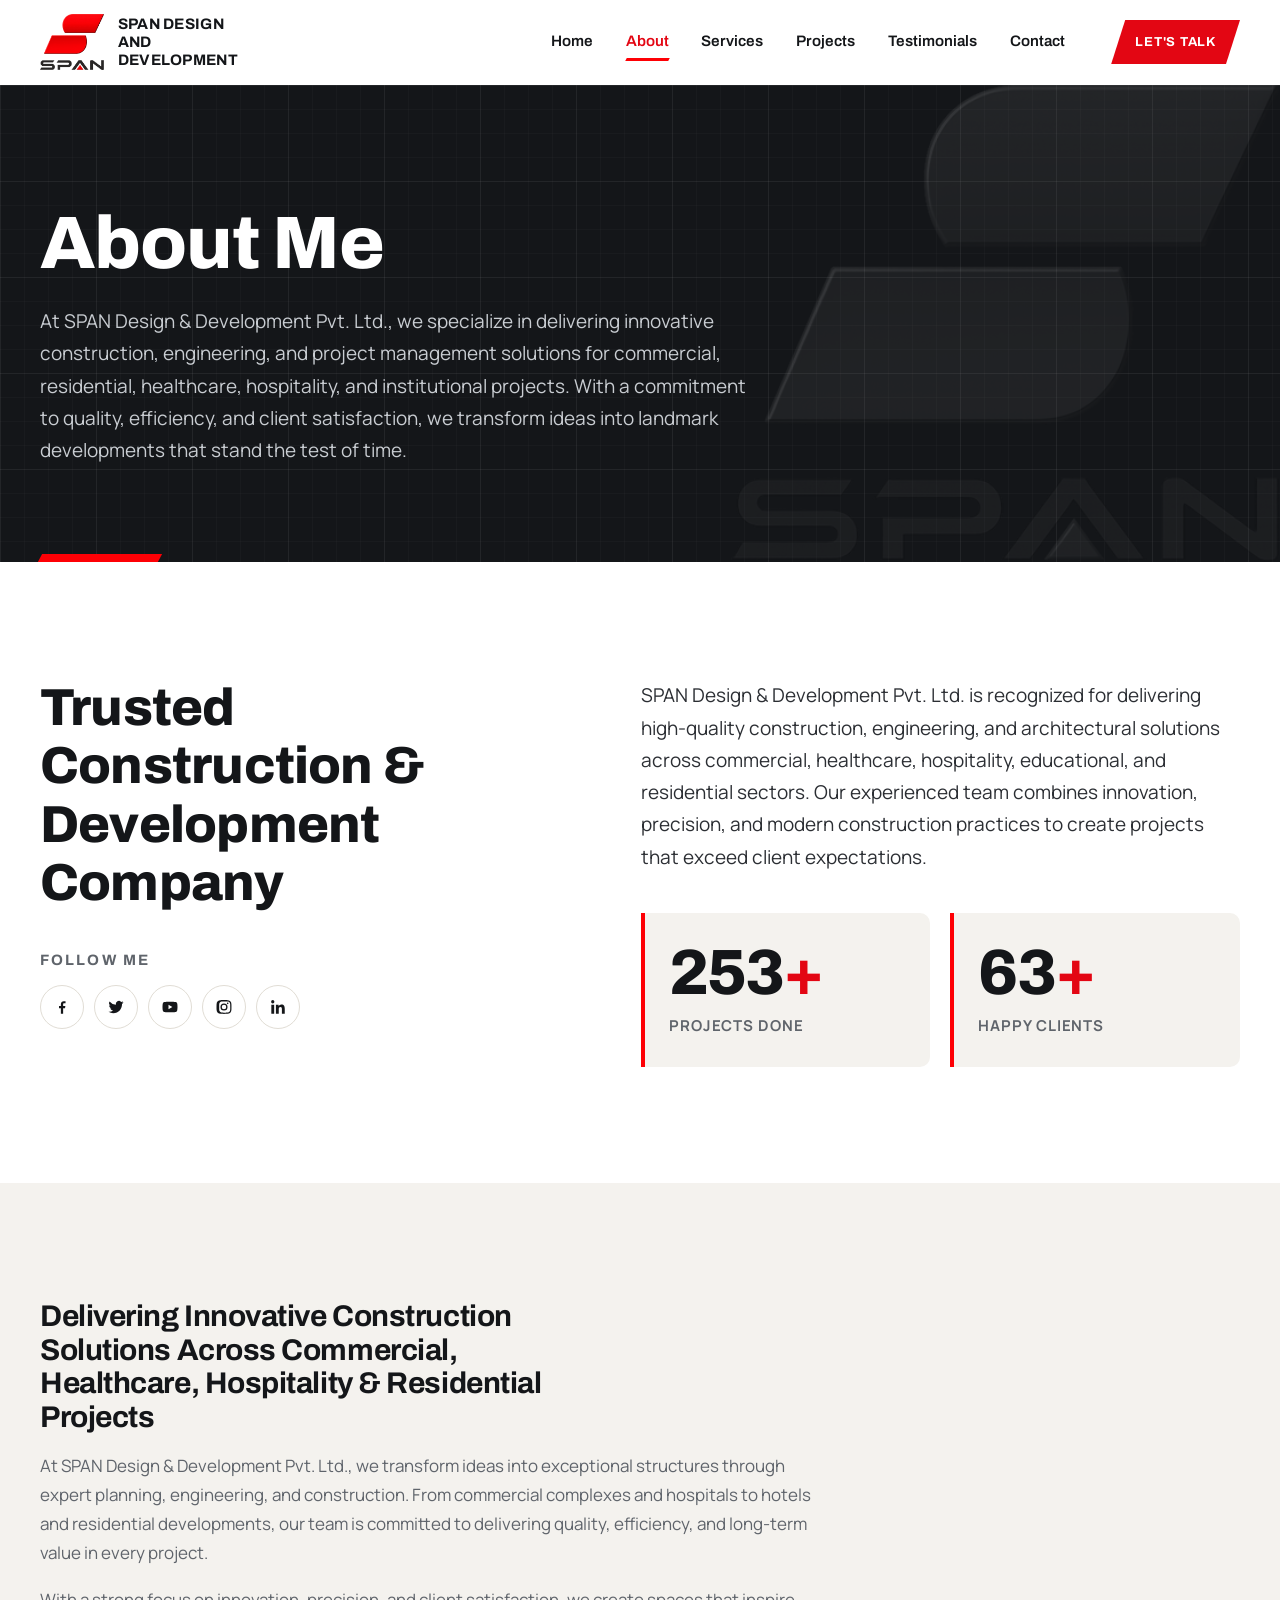
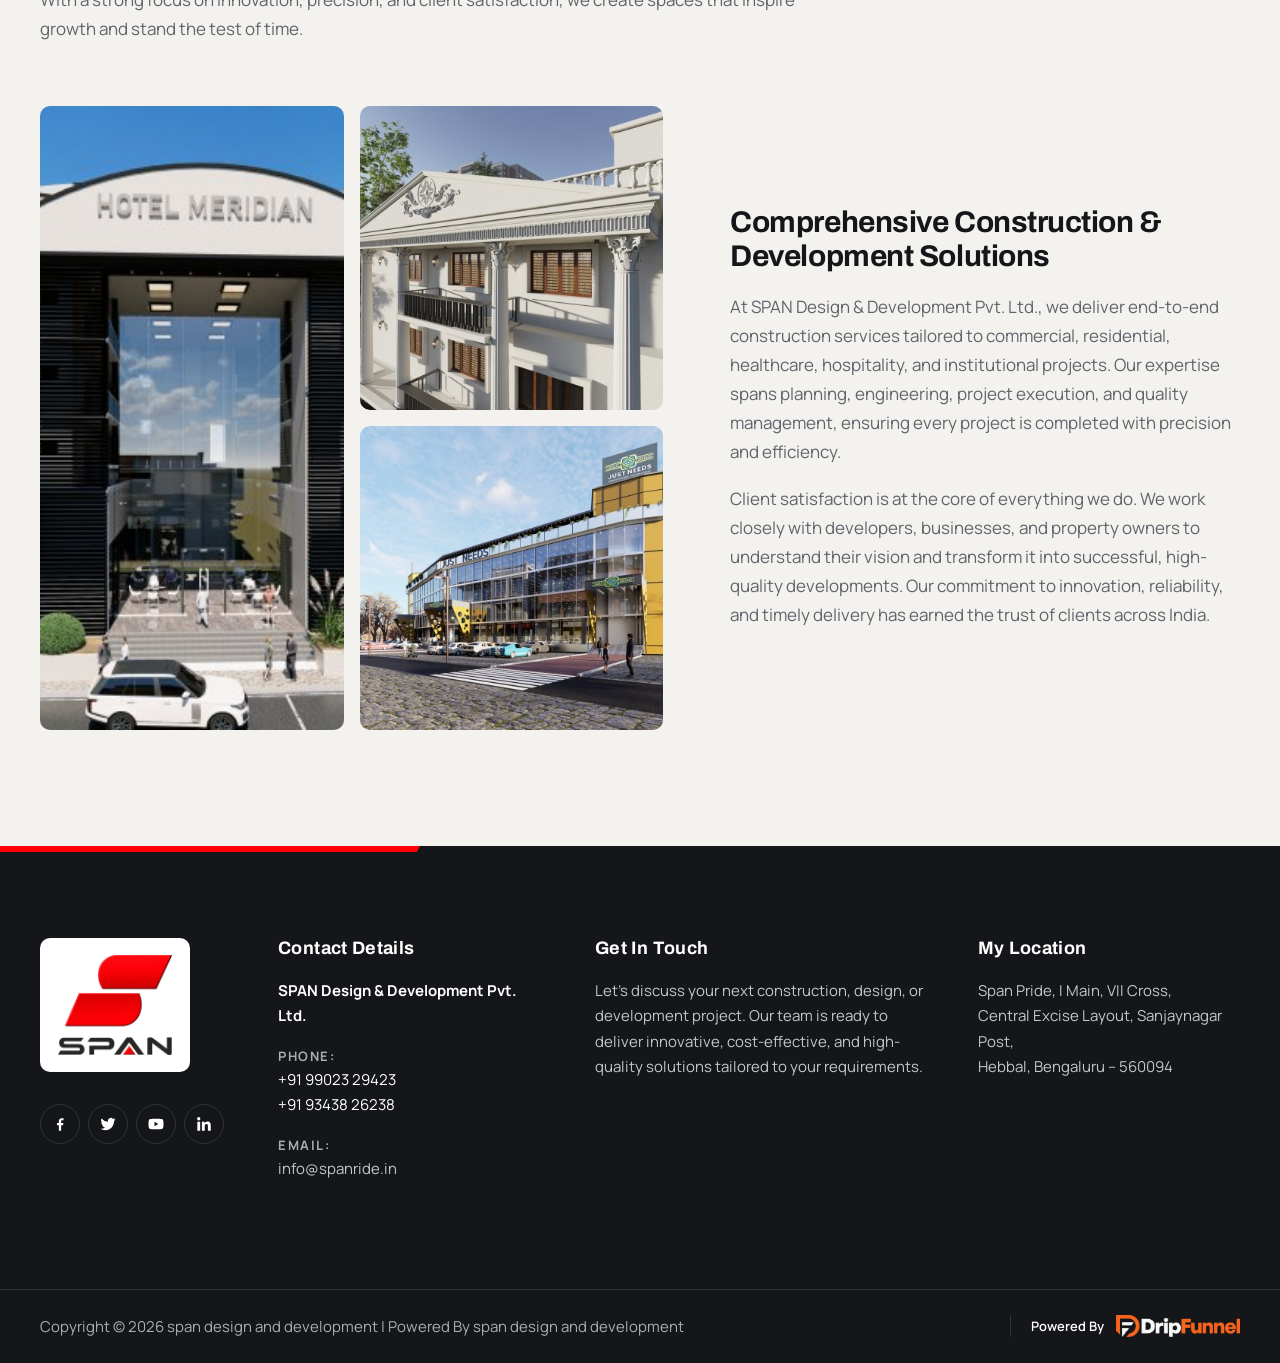
==== pages/about.html @ 00114358 "Initial commit" ====
<!DOCTYPE html>
<html lang="en-US" class="no-js">
<head>
  <meta charset="UTF-8">
  <meta name="viewport" content="width=device-width, initial-scale=1">
  <title>About - span design and development</title>
  <meta name="description" content="About Me At SPAN Design &amp; Development Pvt. Ltd., we specialize in delivering innovative construction, engineering, and project management solutions for">
  <meta name="robots" content="index, follow">
  <link rel="canonical" href="https://spanpride.in/about/">
  <meta property="og:locale" content="en_US">
  <meta property="og:type" content="article">
  <meta property="og:title" content="About - span design and development">
  <meta property="og:description" content="About Me At SPAN Design &amp; Development Pvt. Ltd., we specialize in delivering innovative construction, engineering, and project management solutions for">
  <meta property="og:url" content="https://spanpride.in/about/">
  <meta property="og:site_name" content="span design and development">
  <meta property="og:image" content="https://spanpride.in/wp-content/uploads/elementor/thumbs/Scene-8_4-scaled-ro6k3pbfpr4s5bia27e2g6hnv17bxg0m18a82yb44g.png">
  <meta name="theme-color" content="#141619">
  <link rel="icon" href="../images/favicon.ico" sizes="any">
  <link rel="icon" href="../images/favicon-32.png" sizes="32x32" type="image/png">
  <link rel="icon" href="../images/favicon-192.png" sizes="192x192" type="image/png">
  <link rel="apple-touch-icon" href="../images/apple-touch-icon.png">
  <link rel="preconnect" href="https://fonts.googleapis.com">
  <link rel="preconnect" href="https://fonts.gstatic.com" crossorigin>
  <link rel="stylesheet" href="https://fonts.googleapis.com/css2?family=Archivo:wght@600;700;800&amp;family=Manrope:wght@400;500;600;700&amp;display=swap">
  <link rel="stylesheet" href="../css/style.css">
  <link rel="stylesheet" href="../css/responsive.css">
</head>
<body class="page-about">
<a class="skip-link" href="#main">Skip to content</a>

<header class="site-header" id="masthead">
  <div class="container site-header__inner">
    <a class="brand" href="../index.html" rel="home">
      <img class="brand__logo" src="../images/logo.png" width="480" height="417" alt="span design and development">
      <span class="brand__name">span design and development</span>
    </a>
    <button class="nav-toggle" type="button" aria-controls="primary-nav" aria-expanded="false" aria-label="Main menu toggle">
      <span class="nav-toggle__bar"></span><span class="nav-toggle__bar"></span><span class="nav-toggle__bar"></span>
    </button>
    <nav class="nav" id="primary-nav" aria-label="Primary Site Navigation">
      <ul class="nav__list">
        <li><a class="nav__link" href="../index.html">Home</a></li>
        <li><a class="nav__link" href="../pages/about.html" aria-current="page">About</a></li>
        <li><a class="nav__link" href="../pages/services.html">Services</a></li>
        <li><a class="nav__link" href="../pages/projects.html">Projects</a></li>
        <li><a class="nav__link" href="../pages/testimonials.html">Testimonials</a></li>
        <li><a class="nav__link" href="../pages/contact.html">Contact</a></li>
      </ul>
      <a class="btn btn--sm" href="../pages/contact.html">Let's Talk</a>
    </nav>
  </div>
  <div class="nav-backdrop" aria-hidden="true"></div>
</header>

<main id="main">

  <section class="page-hero blueprint page-hero--logo" aria-labelledby="page-title">
    <div class="page-hero__bg" style="background-image:url('../images/logo.png')" aria-hidden="true"></div>
    <div class="container">
      <div class="page-hero__inner">
        <h1 id="page-title">About Me</h1>
        <p>At SPAN Design &amp; Development Pvt. Ltd., we specialize in delivering innovative construction, engineering, and project management solutions for commercial, residential, healthcare, hospitality, and institutional projects. With a commitment to quality, efficiency, and client satisfaction, we transform ideas into landmark developments that stand the test of time.</p>
      </div>
    </div>
  </section>

  <section class="section" aria-labelledby="trust-title">
    <div class="container about-trust">
      <div class="reveal">
        <h2 id="trust-title">Trusted Construction &amp; Development Company</h2>
        <h3>Follow Me</h3>
        <ul class="social"><li><span class="social__item" data-social="facebook" role="img" aria-label="Facebook" title="Facebook"><svg viewBox="0 0 24 24" aria-hidden="true"><path d="M13.5 21v-7.5H16l.5-3h-3V8.6c0-.9.3-1.6 1.6-1.6h1.6V4.3c-.3 0-1.2-.1-2.3-.1-2.3 0-3.9 1.4-3.9 4v2.3H8v3h2.5V21h3z"/></svg></span></li><li><span class="social__item" data-social="twitter" role="img" aria-label="Twitter" title="Twitter"><svg viewBox="0 0 24 24" aria-hidden="true"><path d="M22 5.8c-.7.3-1.5.6-2.4.7.9-.5 1.5-1.3 1.8-2.3-.8.5-1.7.8-2.6 1a4.1 4.1 0 0 0-7 3.7A11.6 11.6 0 0 1 3.4 4.6a4.1 4.1 0 0 0 1.3 5.5c-.7 0-1.3-.2-1.9-.5 0 2 1.4 3.7 3.3 4.1-.6.2-1.2.2-1.9.1.5 1.6 2.1 2.8 3.9 2.9A8.3 8.3 0 0 1 2 18.4 11.7 11.7 0 0 0 8.3 20.2c7.5 0 11.7-6.2 11.7-11.7v-.5c.8-.6 1.5-1.3 2-2.2z"/></svg></span></li><li><span class="social__item" data-social="youtube" role="img" aria-label="Youtube" title="Youtube"><svg viewBox="0 0 24 24" aria-hidden="true"><path d="M21.6 7.2a2.5 2.5 0 0 0-1.8-1.8C18.2 5 12 5 12 5s-6.2 0-7.8.4A2.5 2.5 0 0 0 2.4 7.2C2 8.8 2 12 2 12s0 3.2.4 4.8a2.5 2.5 0 0 0 1.8 1.8c1.6.4 7.8.4 7.8.4s6.2 0 7.8-.4a2.5 2.5 0 0 0 1.8-1.8c.4-1.6.4-4.8.4-4.8s0-3.2-.4-4.8zM10 15V9l5.2 3L10 15z"/></svg></span></li><li><span class="social__item" data-social="instagram" role="img" aria-label="Instagram" title="Instagram"><svg viewBox="0 0 24 24" aria-hidden="true"><path d="M12 7.3A4.7 4.7 0 1 0 16.7 12 4.7 4.7 0 0 0 12 7.3zm0 7.7a3 3 0 1 1 3-3 3 3 0 0 1-3 3zm6-7.9a1.1 1.1 0 1 1-1.1-1.1A1.1 1.1 0 0 1 18 7.1zM21.9 8.2a5.4 5.4 0 0 0-1.5-3.8 5.5 5.5 0 0 0-3.8-1.5C15.1 2.8 8.9 2.8 7.4 2.9a5.5 5.5 0 0 0-3.8 1.5A5.5 5.5 0 0 0 2.1 8.2c-.1 1.5-.1 6.1 0 7.6a5.4 5.4 0 0 0 1.5 3.8 5.5 5.5 0 0 0 3.8 1.5c1.5.1 7.7.1 9.2 0a5.4 5.4 0 0 0 3.8-1.5 5.5 5.5 0 0 0 1.5-3.8c.1-1.5.1-6.1 0-7.6zm-2 9.2a3.1 3.1 0 0 1-1.7 1.7c-1.2.5-4 .4-5.2.4s-4.1.1-5.2-.4a3.1 3.1 0 0 1-1.8-1.7c-.5-1.2-.4-4-.4-5.4s-.1-4.1.4-5.2a3.1 3.1 0 0 1 1.8-1.8c1.1-.4 4-.3 5.2-.3s4.1-.1 5.2.3a3.1 3.1 0 0 1 1.7 1.8c.5 1.1.4 4 .4 5.2s.1 4.2-.4 5.4z"/></svg></span></li><li><span class="social__item" data-social="linkedin" role="img" aria-label="Linkedin" title="Linkedin"><svg viewBox="0 0 24 24" aria-hidden="true"><path d="M6.9 21H3.1V8.9h3.8V21zM5 7.2a2.2 2.2 0 1 1 2.2-2.2A2.2 2.2 0 0 1 5 7.2zM21 21h-3.8v-5.9c0-1.4 0-3.2-2-3.2s-2.2 1.5-2.2 3.1v6H9.2V8.9h3.6v1.7h.1a4 4 0 0 1 3.6-2c3.8 0 4.5 2.5 4.5 5.8V21z"/></svg></span></li></ul>
      </div>
      <div class="about-trust__text reveal" data-delay="1">
        <p>SPAN Design &amp; Development Pvt. Ltd. is recognized for delivering high-quality construction, engineering, and architectural solutions across commercial, healthcare, hospitality, educational, and residential sectors. Our experienced team combines innovation, precision, and modern construction practices to create projects that exceed client expectations.</p>
        <div class="counters">
          <div class="counter">
            <span class="counter__value"><span data-counter data-from="0" data-to="400" data-delimiter=",">400</span><span class="counter__suffix">+</span></span>
            <span class="counter__title">Projects Done</span>
          </div>
          <div class="counter">
            <span class="counter__value"><span data-counter data-from="0" data-to="100" data-delimiter=",">100</span><span class="counter__suffix">+</span></span>
            <span class="counter__title">Happy Clients</span>
          </div>
        </div>
      </div>
    </div>
  </section>

  <section class="section section--concrete about-solutions" aria-labelledby="solutions-title">
    <div class="container">
      <div class="about-solutions__intro reveal">
        <h3 id="solutions-title">Delivering Innovative Construction Solutions Across Commercial, Healthcare, Hospitality &amp; Residential Projects</h3>
        <p>At SPAN Design &amp; Development Pvt. Ltd., we transform ideas into exceptional structures through expert planning, engineering, and construction. From commercial complexes and hospitals to hotels and residential developments, our team is committed to delivering quality, efficiency, and long-term value in every project.</p>
        <p>With a strong focus on innovation, precision, and client satisfaction, we create spaces that inspire growth and stand the test of time.</p>
      </div>
      <div class="about-solutions__grid">
        <div class="mosaic reveal">
          <img src="../images/about/about-scene-8-4.jpg" width="400" height="400" alt="SPAN project render" loading="lazy">
          <img src="../images/about/about-scene-3-4.jpg" width="400" height="400" alt="SPAN project render" loading="lazy">
          <img src="../images/about/about-render-2.jpg" width="400" height="400" alt="SPAN project render" loading="lazy">
        </div>
        <div class="about-solutions__text reveal" data-delay="1">
          <h4>Comprehensive Construction &amp; Development Solutions</h4>
          <p>At SPAN Design &amp; Development Pvt. Ltd., we deliver end-to-end construction services tailored to commercial, residential, healthcare, hospitality, and institutional projects. Our expertise spans planning, engineering, project execution, and quality management, ensuring every project is completed with precision and efficiency.</p>
          <p>Client satisfaction is at the core of everything we do. We work closely with developers, businesses, and property owners to understand their vision and transform it into successful, high-quality developments. Our commitment to innovation, reliability, and timely delivery has earned the trust of clients across India.</p>
        </div>
      </div>
    </div>
  </section>
</main>

<footer class="site-footer" id="colophon">
  <div class="container footer-main">
    <div class="footer-brand">
      <a class="footer-logo" href="../index.html" aria-label="span design and development — Home">
        <img src="../images/logo.png" width="480" height="417" alt="span design and development" loading="lazy">
      </a>
      <ul class="social social--dark"><li><span class="social__item" data-social="facebook" role="img" aria-label="Facebook" title="Facebook"><svg viewBox="0 0 24 24" aria-hidden="true"><path d="M13.5 21v-7.5H16l.5-3h-3V8.6c0-.9.3-1.6 1.6-1.6h1.6V4.3c-.3 0-1.2-.1-2.3-.1-2.3 0-3.9 1.4-3.9 4v2.3H8v3h2.5V21h3z"/></svg></span></li><li><span class="social__item" data-social="twitter" role="img" aria-label="Twitter" title="Twitter"><svg viewBox="0 0 24 24" aria-hidden="true"><path d="M22 5.8c-.7.3-1.5.6-2.4.7.9-.5 1.5-1.3 1.8-2.3-.8.5-1.7.8-2.6 1a4.1 4.1 0 0 0-7 3.7A11.6 11.6 0 0 1 3.4 4.6a4.1 4.1 0 0 0 1.3 5.5c-.7 0-1.3-.2-1.9-.5 0 2 1.4 3.7 3.3 4.1-.6.2-1.2.2-1.9.1.5 1.6 2.1 2.8 3.9 2.9A8.3 8.3 0 0 1 2 18.4 11.7 11.7 0 0 0 8.3 20.2c7.5 0 11.7-6.2 11.7-11.7v-.5c.8-.6 1.5-1.3 2-2.2z"/></svg></span></li><li><span class="social__item" data-social="youtube" role="img" aria-label="Youtube" title="Youtube"><svg viewBox="0 0 24 24" aria-hidden="true"><path d="M21.6 7.2a2.5 2.5 0 0 0-1.8-1.8C18.2 5 12 5 12 5s-6.2 0-7.8.4A2.5 2.5 0 0 0 2.4 7.2C2 8.8 2 12 2 12s0 3.2.4 4.8a2.5 2.5 0 0 0 1.8 1.8c1.6.4 7.8.4 7.8.4s6.2 0 7.8-.4a2.5 2.5 0 0 0 1.8-1.8c.4-1.6.4-4.8.4-4.8s0-3.2-.4-4.8zM10 15V9l5.2 3L10 15z"/></svg></span></li><li><span class="social__item" data-social="linkedin" role="img" aria-label="Linkedin" title="Linkedin"><svg viewBox="0 0 24 24" aria-hidden="true"><path d="M6.9 21H3.1V8.9h3.8V21zM5 7.2a2.2 2.2 0 1 1 2.2-2.2A2.2 2.2 0 0 1 5 7.2zM21 21h-3.8v-5.9c0-1.4 0-3.2-2-3.2s-2.2 1.5-2.2 3.1v6H9.2V8.9h3.6v1.7h.1a4 4 0 0 1 3.6-2c3.8 0 4.5 2.5 4.5 5.8V21z"/></svg></span></li></ul>
    </div>
    <section class="footer-col" aria-labelledby="ft-contact">
      <h2 id="ft-contact">Contact Details</h2>
      <p><strong>SPAN Design &amp; Development Pvt. Ltd.</strong></p>
      <p><span class="footer-label">Phone:</span>
        <a href="tel:+919902329423">+91 99023 29423</a><br>
        <a href="tel:+919343826238">+91 93438 26238</a></p>
      <p><span class="footer-label">Email:</span>
        info@spanride.in</p>
    </section>
    <section class="footer-col" aria-labelledby="ft-touch">
      <h2 id="ft-touch">Get In Touch</h2>
      <p>Let’s discuss your next construction, design, or development project. Our team is ready to deliver innovative, cost-effective, and high-quality solutions tailored to your requirements.</p>
    </section>
    <section class="footer-col" aria-labelledby="ft-loc">
      <h2 id="ft-loc">My Location</h2>
      <address style="font-style:normal">Span Pride, I Main, VII Cross,<br>Central Excise Layout, Sanjaynagar Post,<br>Hebbal, Bengaluru – 560094</address>
    </section>
  </div>
  <div class="footer-bottom">
    <div class="container footer-bottom__inner">
      <p>Copyright © 2026 span design and development | Powered By span design and development</p>
      <div class="powered-by">
        <span class="powered-by__label">Powered By</span>
        <a class="powered-by__logo" href="https://www.dripfunnel.com/in/" target="_blank" rel="noopener" aria-label="DripFunnel (opens in a new tab)">
          <img src="../images/dripfunnel/dripfunnel-white.png" width="360" height="64" alt="DripFunnel" loading="lazy">
        </a>
      </div>
    </div>
  </div>
</footer>

<script src="../js/config.js"></script>
<script src="../js/navigation.js"></script>
<script src="../js/main.js"></script>
</body>
</html>
---- css/style.css ----
/* ==========================================================================
   SPAN Design & Development — redesign stylesheet
   Structure: 1 tokens · 2 base · 3 layout · 4 components · 5 header · 6 footer
              7 page sections · 8 utilities & motion
   Breakpoint overrides live in responsive.css
   ========================================================================== */

/* 1. Design tokens ------------------------------------------------------- */
:root {
  /* Brand — sampled from the SPAN logo */
  --red: #e30613;
  --red-bright: #fe0005;
  --red-deep: #b8000b;
  --ink: #141619;
  --ink-2: #1e2125;
  --ink-3: #2a2e33;
  --charcoal: #20201f;

  /* Neutrals */
  --paper: #ffffff;
  --concrete: #f4f2ee;
  --concrete-2: #e9e5de;
  --line: #e1ddd5;
  --line-dark: rgba(255, 255, 255, 0.12);
  --text: #2b2e33;
  --muted: #5f646b;
  --muted-light: #a9aeb5;

  /* Type */
  --font-display: "Archivo", "Arial Narrow", system-ui, sans-serif;
  --font-body: "Manrope", system-ui, -apple-system, "Segoe UI", sans-serif;

  --fs-xs: 0.8125rem;
  --fs-sm: 0.9375rem;
  --fs-base: 1.0625rem;
  --fs-lg: 1.1875rem;
  --fs-h4: clamp(1.25rem, 1.1rem + 0.6vw, 1.5rem);
  --fs-h3: clamp(1.375rem, 1.15rem + 0.9vw, 1.875rem);
  --fs-h2: clamp(2rem, 1.5rem + 2.2vw, 3.25rem);
  --fs-h1: clamp(2.5rem, 1.6rem + 3.8vw, 4.75rem);

  /* Space & shape */
  --gutter: clamp(1rem, 0.5rem + 2.5vw, 2.5rem);
  --section: clamp(4rem, 2.5rem + 6vw, 8rem);
  --container: 1240px;
  --radius: 4px;
  --radius-lg: 10px;
  --slant: 14px;               /* parallelogram cut used on buttons & tags */
  --shadow-sm: 0 1px 2px rgba(20, 22, 25, 0.06), 0 2px 8px rgba(20, 22, 25, 0.05);
  --shadow: 0 10px 30px -10px rgba(20, 22, 25, 0.18);
  --shadow-lg: 0 30px 60px -20px rgba(20, 22, 25, 0.35);

  --header-h: 84px;
  --ease: cubic-bezier(0.22, 0.61, 0.36, 1);
}

/* 2. Base ---------------------------------------------------------------- */
*,
*::before,
*::after { box-sizing: border-box; }

html {
  -webkit-text-size-adjust: 100%;
  scroll-behavior: smooth;
  scroll-padding-top: calc(var(--header-h) + 1rem);
}

body {
  margin: 0;
  font-family: var(--font-body);
  font-size: var(--fs-base);
  line-height: 1.7;
  color: var(--text);
  background: var(--paper);
  -webkit-font-smoothing: antialiased;
  text-rendering: optimizeLegibility;
  overflow-x: hidden;
}

body.nav-open { overflow: hidden; }

img { display: block; max-width: 100%; height: auto; }

h1, h2, h3, h4 {
  font-family: var(--font-display);
  color: var(--ink);
  line-height: 1.12;
  letter-spacing: -0.015em;
  margin: 0 0 0.6em;
  overflow-wrap: break-word;
}
h1 { font-size: var(--fs-h1); font-weight: 800; }
h2 { font-size: var(--fs-h2); font-weight: 800; }
h3 { font-size: var(--fs-h3); font-weight: 700; }
h4 { font-size: var(--fs-h4); font-weight: 700; }

p { margin: 0 0 1.1em; }
p:last-child { margin-bottom: 0; }

a { color: inherit; text-decoration-thickness: 1px; text-underline-offset: 3px; }

ul { margin: 0; padding: 0; list-style: none; }

:focus-visible {
  outline: 3px solid var(--red-bright);
  outline-offset: 3px;
  border-radius: 2px;
}

::selection { background: var(--red); color: #fff; }

.skip-link {
  position: absolute;
  left: 1rem;
  top: -100px;
  z-index: 1000;
  padding: 0.75rem 1.25rem;
  background: var(--red);
  color: #fff;
  font-weight: 700;
  text-decoration: none;
  border-radius: var(--radius);
}
.skip-link:focus { top: 1rem; }

.visually-hidden {
  position: absolute !important;
  width: 1px; height: 1px;
  padding: 0; margin: -1px;
  overflow: hidden; clip: rect(0 0 0 0);
  white-space: nowrap; border: 0;
}

/* 3. Layout -------------------------------------------------------------- */
.container {
  width: 100%;
  max-width: calc(var(--container) + var(--gutter) * 2);
  margin-inline: auto;
  padding-inline: var(--gutter);
}

.section { padding-block: var(--section); position: relative; }
.section--concrete { background: var(--concrete); }
.section--dark { background: var(--ink); color: #d6d9dd; }
.section--dark h2,
.section--dark h3,
.section--dark h4 { color: #fff; }

.grid-2 {
  display: grid;
  grid-template-columns: repeat(2, minmax(0, 1fr));
  gap: clamp(2rem, 1rem + 4vw, 5rem);
  align-items: center;
}

/* Blueprint grid texture used on dark bands */
.blueprint {
  background-color: var(--ink);
  background-image:
    linear-gradient(rgba(255, 255, 255, 0.045) 1px, transparent 1px),
    linear-gradient(90deg, rgba(255, 255, 255, 0.045) 1px, transparent 1px),
    linear-gradient(rgba(255, 255, 255, 0.02) 1px, transparent 1px),
    linear-gradient(90deg, rgba(255, 255, 255, 0.02) 1px, transparent 1px);
  background-size: 96px 96px, 96px 96px, 24px 24px, 24px 24px;
}

/* 4. Components ---------------------------------------------------------- */

/* Eyebrow label with the logo's slanted bar */
.eyebrow {
  display: inline-flex;
  align-items: center;
  gap: 0.75rem;
  margin: 0 0 1rem;
  font-family: var(--font-display);
  font-size: var(--fs-xs);
  font-weight: 700;
  letter-spacing: 0.18em;
  text-transform: uppercase;
  color: var(--red);
}
.eyebrow::before {
  content: "";
  width: 28px;
  height: 10px;
  background: var(--red-bright);
  transform: skewX(-28deg);
  flex: none;
}
.section--dark .eyebrow,
.page-hero .eyebrow,
.hero .eyebrow { color: #ff4d55; }

/* Buttons — parallelogram cut echoes the logo mark */
.btn {
  --btn-bg: var(--red);
  --btn-fg: #fff;
  position: relative;
  display: inline-flex;
  align-items: center;
  justify-content: center;
  gap: 0.75rem;
  min-height: 52px;
  padding: 0.9rem 2rem;
  font-family: var(--font-display);
  font-size: var(--fs-sm);
  font-weight: 700;
  letter-spacing: 0.06em;
  text-transform: uppercase;
  text-decoration: none;
  color: var(--btn-fg);
  background: var(--btn-bg);
  border: 0;
  cursor: pointer;
  clip-path: polygon(var(--slant) 0, 100% 0, calc(100% - var(--slant)) 100%, 0 100%);
  transition: background-color 0.25s var(--ease), color 0.25s var(--ease), transform 0.25s var(--ease);
}
.btn svg { width: 18px; height: 18px; transition: transform 0.25s var(--ease); }
.btn:hover { --btn-bg: var(--red-deep); }
.btn:hover svg { transform: translateX(4px); }
.btn:active { transform: translateY(1px); }
.btn:focus-visible { outline-offset: 4px; clip-path: none; }

.btn--dark { --btn-bg: var(--ink); }
.btn--dark:hover { --btn-bg: var(--red); }
.btn--light { --btn-bg: #fff; --btn-fg: var(--ink); }
.btn--light:hover { --btn-bg: var(--red); --btn-fg: #fff; }
.btn--sm { min-height: 44px; padding: 0.65rem 1.5rem; font-size: var(--fs-xs); }

/* Social icons */
.social { display: flex; flex-wrap: wrap; gap: 0.625rem; }
.social__item {
  display: inline-grid;
  place-items: center;
  width: 44px;
  height: 44px;
  border: 1px solid var(--line);
  border-radius: 50%;
  color: var(--ink);
  background: var(--paper);
  transition: background-color 0.25s var(--ease), color 0.25s var(--ease), border-color 0.25s var(--ease), transform 0.25s var(--ease);
}
.social__item svg { width: 18px; height: 18px; fill: currentColor; }
a.social__item:hover { background: var(--red); border-color: var(--red); color: #fff; transform: translateY(-2px); }
.social--dark .social__item { background: transparent; border-color: var(--line-dark); color: #fff; }

/* Check list (project features) */
.checklist { display: grid; gap: 0.75rem; }
.checklist li {
  position: relative;
  padding-left: 2rem;
  font-weight: 600;
  color: var(--ink);
}
.checklist li::before {
  content: "";
  position: absolute;
  left: 0;
  top: 0.45em;
  width: 18px;
  height: 18px;
  border-radius: 50%;
  background: var(--red) url("data:image/svg+xml,%3Csvg xmlns='http://www.w3.org/2000/svg' viewBox='0 0 24 24' fill='none' stroke='%23fff' stroke-width='3.5' stroke-linecap='round' stroke-linejoin='round'%3E%3Cpath d='M5 12.5l4.5 4.5L19 7.5'/%3E%3C/svg%3E") center / 11px no-repeat;
}

/* Carousel */
.carousel {
  position: relative;
  overflow: hidden;
  border-radius: var(--radius-lg);
  background: var(--ink-2);
  box-shadow: var(--shadow-lg);
  isolation: isolate;
}
.carousel__track {
  display: flex;
  transition: transform 0.5s var(--ease);
  will-change: transform;
  touch-action: pan-y;
}
.carousel__slide {
  flex: 0 0 100%;
  margin: 0;
  aspect-ratio: 1280 / 1037;
  position: relative;
}
.carousel__slide img {
  width: 100%;
  height: 100%;
  object-fit: cover;
  user-select: none;
  -webkit-user-drag: none;
}
.carousel__btn {
  position: absolute;
  top: 50%;
  z-index: 2;
  display: grid;
  place-items: center;
  width: 48px;
  height: 48px;
  margin-top: -24px;
  border: 0;
  border-radius: 50%;
  background: rgba(255, 255, 255, 0.92);
  color: var(--ink);
  cursor: pointer;
  box-shadow: var(--shadow);
  transition: background-color 0.2s var(--ease), color 0.2s var(--ease), transform 0.2s var(--ease);
}
.carousel__btn svg { width: 20px; height: 20px; }
.carousel__btn:hover { background: var(--red); color: #fff; }
.carousel__btn--prev { left: 1rem; }
.carousel__btn--next { right: 1rem; }
.carousel__dots {
  position: absolute;
  left: 0;
  right: 0;
  bottom: 1rem;
  z-index: 2;
  display: flex;
  justify-content: center;
  gap: 0.5rem;
}
.carousel__dot {
  width: 26px;
  height: 6px;
  padding: 0;
  border: 0;
  background: rgba(255, 255, 255, 0.5);
  transform: skewX(-28deg);
  cursor: pointer;
  transition: background-color 0.2s var(--ease), width 0.3s var(--ease);
}
.carousel__dot[aria-current="true"] { background: var(--red-bright); width: 40px; }
.carousel__counter {
  position: absolute;
  top: 1rem;
  right: 1rem;
  z-index: 2;
  padding: 0.25rem 0.7rem;
  font-family: var(--font-display);
  font-size: var(--fs-xs);
  font-weight: 700;
  letter-spacing: 0.08em;
  color: #fff;
  background: rgba(20, 22, 25, 0.65);
  border-radius: 999px;
  backdrop-filter: blur(4px);
}
.carousel--single .carousel__btn,
.carousel--single .carousel__dots,
.carousel--single .carousel__counter { display: none; }

/* 5. Header -------------------------------------------------------------- */
.site-header {
  position: sticky;
  top: 0;
  z-index: 100;
  background: rgba(255, 255, 255, 0.94);
  backdrop-filter: saturate(180%) blur(12px);
  -webkit-backdrop-filter: saturate(180%) blur(12px);
  border-bottom: 1px solid transparent;
  transition: border-color 0.3s var(--ease), box-shadow 0.3s var(--ease);
}
.site-header.is-scrolled { border-color: var(--line); box-shadow: 0 6px 24px -12px rgba(20, 22, 25, 0.2); }

.site-header__inner {
  display: flex;
  align-items: center;
  justify-content: space-between;
  gap: 1.5rem;
  min-height: var(--header-h);
}

.brand {
  display: inline-flex;
  align-items: center;
  gap: 0.85rem;
  text-decoration: none;
  color: var(--ink);
  min-width: 0;
}
.brand__logo { width: 64px; height: auto; flex: none; }
.brand__name {
  font-family: var(--font-display);
  font-size: 0.95rem;
  font-weight: 700;
  line-height: 1.2;
  letter-spacing: 0.02em;
  text-transform: uppercase;
  max-width: 15ch;
}

.nav { display: flex; align-items: center; gap: 2rem; }
.nav__list { display: flex; align-items: center; gap: 0.25rem; }
.nav__link {
  position: relative;
  display: block;
  padding: 0.6rem 0.9rem;
  font-family: var(--font-display);
  font-size: 0.95rem;
  font-weight: 600;
  color: var(--ink);
  text-decoration: none;
  transition: color 0.2s var(--ease);
}
.nav__link::after {
  content: "";
  position: absolute;
  left: 0.9rem;
  right: 0.9rem;
  bottom: 0.25rem;
  height: 3px;
  background: var(--red-bright);
  transform: scaleX(0) skewX(-28deg);
  transform-origin: left;
  transition: transform 0.3s var(--ease);
}
.nav__link:hover { color: var(--red); }
.nav__link:hover::after,
.nav__link[aria-current="page"]::after { transform: scaleX(1) skewX(-28deg); }
.nav__link[aria-current="page"] { color: var(--red); }

.nav-toggle {
  display: none;
  position: relative;
  width: 48px;
  height: 48px;
  padding: 0;
  border: 1px solid var(--line);
  border-radius: var(--radius);
  background: var(--paper);
  cursor: pointer;
  flex: none;
}
.nav-toggle__bar {
  position: absolute;
  left: 13px;
  width: 20px;
  height: 2px;
  background: var(--ink);
  transition: transform 0.3s var(--ease), opacity 0.2s var(--ease), top 0.3s var(--ease);
}
.nav-toggle__bar:nth-child(1) { top: 16px; }
.nav-toggle__bar:nth-child(2) { top: 22px; width: 14px; }
.nav-toggle__bar:nth-child(3) { top: 28px; }
.nav-toggle[aria-expanded="true"] .nav-toggle__bar:nth-child(1) { top: 22px; transform: rotate(45deg); }
.nav-toggle[aria-expanded="true"] .nav-toggle__bar:nth-child(2) { opacity: 0; }
.nav-toggle[aria-expanded="true"] .nav-toggle__bar:nth-child(3) { top: 22px; transform: rotate(-45deg); }

.nav-backdrop { display: none; }

/* 6. Footer -------------------------------------------------------------- */
.site-footer {
  position: relative;
  color: #c3c7cc;
  font-size: var(--fs-sm);
  background: var(--ink);
  overflow: hidden;
}
.site-footer::before {
  content: "";
  position: absolute;
  top: 0;
  left: 0;
  width: min(38%, 420px);
  height: 6px;
  background: var(--red-bright);
  transform: skewX(-28deg);
  transform-origin: top left;
}
.footer-main {
  display: grid;
  grid-template-columns: minmax(150px, 0.7fr) 1fr 1.25fr 1fr;
  gap: clamp(2rem, 1rem + 3vw, 4rem);
  padding-block: clamp(3.5rem, 2.5rem + 4vw, 6rem);
}
.footer-logo {
  display: inline-block;
  padding: 1.1rem;
  background: #fff;
  border-radius: var(--radius-lg);
  width: 150px;
}
.footer-logo img { width: 100%; }
.footer-col h2 {
  margin: 0 0 1.25rem;
  font-size: 1.125rem;
  font-weight: 700;
  letter-spacing: 0.02em;
  color: #fff;
}
.footer-col p { margin-bottom: 1rem; }
.footer-col strong { color: #fff; font-weight: 700; }
.footer-col a { color: #fff; text-decoration: none; }
.footer-col a:hover { color: #ff4d55; text-decoration: underline; }
.footer-label {
  display: block;
  font-size: var(--fs-xs);
  font-weight: 700;
  letter-spacing: 0.12em;
  text-transform: uppercase;
  color: var(--muted-light);
}
.footer-bottom { border-top: 1px solid var(--line-dark); }
.footer-bottom__inner {
  display: flex;
  align-items: center;
  justify-content: space-between;
  gap: 1rem 2rem;
  padding-block: 1.5rem;
}
.footer-bottom p { margin: 0; color: var(--muted-light); }
.footer-brand .social { margin-top: 1.5rem; gap: 0.5rem; flex-wrap: nowrap; }
.footer-brand .social__item { width: 40px; height: 40px; }

/* "Powered By" credit banner */
.powered-by {
  display: flex;
  align-items: center;
  gap: 0.75rem;
  flex: none;
  padding-left: 1.25rem;
  border-left: 1px solid var(--line-dark);
}
.powered-by__label {
  font-size: var(--fs-xs);
  font-weight: 600;
  color: #fff;
  white-space: nowrap;
}
.powered-by__logo { display: inline-flex; border-radius: 2px; transition: opacity 0.2s var(--ease), transform 0.2s var(--ease); }
.powered-by__logo img { width: auto; height: 22px; }
.powered-by__logo:hover { opacity: 0.85; transform: translateY(-1px); }

/* 7. Page sections ------------------------------------------------------- */

/* Home hero */
.hero {
  position: relative;
  color: #d6d9dd;
  overflow: hidden;
}
.hero::after {
  content: "";
  position: absolute;
  right: -6%;
  bottom: -40px;
  width: 46%;
  height: 120px;
  background: var(--red-bright);
  transform: skewX(-28deg);
  opacity: 0.9;
  pointer-events: none;
}
.hero__inner {
  display: grid;
  grid-template-columns: minmax(0, 1.15fr) minmax(0, 0.85fr);
  gap: clamp(2.5rem, 1rem + 5vw, 6rem);
  align-items: center;
  padding-block: clamp(3.5rem, 2rem + 6vw, 7.5rem);
  position: relative;
  z-index: 1;
}
.hero h1 { color: #fff; margin-bottom: 1.5rem; }
.hero h1 span { color: var(--red-bright); }
.hero__lead { font-size: var(--fs-lg); max-width: 58ch; color: #c9cdd2; }
.hero__stats {
  display: flex;
  flex-wrap: wrap;
  gap: 1rem;
  margin: 2.25rem 0 2.5rem;
}
.hero__stats li {
  display: flex;
  align-items: center;
  gap: 0.75rem;
  padding: 0.85rem 1.25rem 0.85rem 1rem;
  border: 1px solid var(--line-dark);
  border-left: 4px solid var(--red-bright);
  background: rgba(255, 255, 255, 0.04);
  font-family: var(--font-display);
  font-size: 1.0625rem;
  font-weight: 700;
  color: #fff;
}
.hero__stats svg { width: 22px; height: 22px; color: var(--red-bright); flex: none; }
.hero__media { position: relative; justify-self: end; width: 100%; max-width: 460px; }
.hero__media::before {
  content: "";
  position: absolute;
  inset: 1.5rem -1.5rem -1.5rem 1.5rem;
  border: 2px solid var(--red-bright);
  border-radius: var(--radius-lg);
}
.hero__media img {
  position: relative;
  width: 100%;
  aspect-ratio: 2 / 3;
  object-fit: cover;
  border-radius: var(--radius-lg);
  box-shadow: var(--shadow-lg);
}

/* Intro statement band */
.statement {
  display: grid;
  grid-template-columns: minmax(0, 1fr) auto;
  gap: 2rem 4rem;
  align-items: end;
}
.statement h3 {
  font-size: var(--fs-xs);
  letter-spacing: 0.18em;
  text-transform: uppercase;
  color: var(--red);
  margin-bottom: 1.25rem;
}
.statement p {
  font-family: var(--font-display);
  font-size: clamp(1.5rem, 1.1rem + 1.8vw, 2.5rem);
  font-weight: 600;
  line-height: 1.3;
  letter-spacing: -0.015em;
  color: var(--ink);
  max-width: 30ch;
}

/* Section heading row */
.section-head {
  display: flex;
  align-items: flex-end;
  justify-content: space-between;
  gap: 1.5rem 3rem;
  margin-bottom: clamp(2.5rem, 1.5rem + 3vw, 4rem);
}
.section-head h2 { margin: 0; }
.section-head--center { flex-direction: column; align-items: center; text-align: center; }
.section-head--center p { max-width: 60ch; margin: 0; color: var(--muted); }

/* Numbered service cards */
.cards {
  display: grid;
  grid-template-columns: repeat(3, minmax(0, 1fr));
  gap: 1.5rem;
}
.card {
  position: relative;
  display: flex;
  flex-direction: column;
  padding: clamp(1.75rem, 1.25rem + 1.5vw, 2.5rem);
  background: var(--paper);
  border: 1px solid var(--line);
  border-radius: var(--radius-lg);
  overflow: hidden;
  transition: transform 0.35s var(--ease), box-shadow 0.35s var(--ease), border-color 0.35s var(--ease);
}
.card::after {
  content: "";
  position: absolute;
  left: 0;
  bottom: 0;
  width: 100%;
  height: 4px;
  background: var(--red-bright);
  transform: scaleX(0);
  transform-origin: left;
  transition: transform 0.4s var(--ease);
}
.card:hover { transform: translateY(-6px); box-shadow: var(--shadow); border-color: transparent; }
.card:hover::after { transform: scaleX(1); }
.card__num {
  margin: 0 0 1.75rem;
  font-family: var(--font-display);
  font-size: clamp(2.75rem, 2rem + 2vw, 3.75rem);
  font-weight: 800;
  line-height: 1;
  color: var(--red);
  -webkit-text-fill-color: transparent;
  -webkit-text-stroke: 1.5px var(--red);
  letter-spacing: -0.02em;
}
.card h3 { font-size: clamp(1.25rem, 1.1rem + 0.5vw, 1.5rem); }
.card p { color: var(--muted); }
.section--concrete .card { border-color: transparent; box-shadow: var(--shadow-sm); }

.card--cta {
  justify-content: space-between;
  background: var(--ink);
  color: #fff;
  border-color: var(--ink);
}
.card--cta h3 { color: #fff; font-size: clamp(1.5rem, 1.2rem + 1vw, 2rem); margin-bottom: 1.75rem; }
.card--cta .card__num { -webkit-text-stroke-color: #ff4d55; }
.card--cta::before {
  content: "";
  position: absolute;
  right: -40px;
  top: -30px;
  width: 160px;
  height: 70px;
  background: var(--red-bright);
  transform: skewX(-28deg);
}

/* Home recent projects */
.recent { overflow: hidden; }
.recent__inner {
  display: grid;
  grid-template-columns: minmax(0, 0.8fr) minmax(0, 1.2fr);
  gap: clamp(2.5rem, 1rem + 5vw, 5.5rem);
  align-items: center;
}
.recent__text p { color: #b9bec4; margin-bottom: 2rem; }

/* Inner page hero */
.page-hero {
  position: relative;
  color: #c9cdd2;
  overflow: hidden;
  isolation: isolate;
}
.page-hero__bg {
  position: absolute;
  inset: 0;
  z-index: -2;
  background-size: cover;
  background-position: center;
}
.page-hero--photo::before {
  content: "";
  position: absolute;
  inset: 0;
  z-index: -1;
  background: linear-gradient(100deg, rgba(20, 22, 25, 0.96) 0%, rgba(20, 22, 25, 0.86) 45%, rgba(20, 22, 25, 0.55) 100%);
}
.page-hero--logo .page-hero__bg {
  left: auto;
  width: min(48%, 560px);
  background-size: contain;
  background-repeat: no-repeat;
  background-position: center right;
  opacity: 0.13;
  filter: grayscale(1) brightness(2.2);
}
.page-hero::after {
  content: "";
  position: absolute;
  left: var(--gutter);
  bottom: 0;
  width: 120px;
  height: 8px;
  background: var(--red-bright);
  transform: skewX(-28deg);
}
.page-hero__inner {
  padding-block: clamp(4rem, 2.5rem + 6vw, 8rem) clamp(3.5rem, 2rem + 5vw, 6.5rem);
  max-width: 860px;
}
.page-hero h1 { color: #fff; margin-bottom: 1.25rem; }
.page-hero p { font-size: var(--fs-lg); max-width: 60ch; margin: 0; }

/* About */
.about-trust {
  display: grid;
  grid-template-columns: minmax(0, 1fr) minmax(0, 1.15fr);
  gap: clamp(2.5rem, 1rem + 5vw, 6rem);
}
.about-trust h2 { margin-bottom: 2.5rem; }
.about-trust h3 { font-size: var(--fs-sm); letter-spacing: 0.14em; text-transform: uppercase; color: var(--muted); margin-bottom: 1rem; }
.about-trust__text > p { font-size: var(--fs-lg); color: var(--text); }
.counters {
  display: grid;
  grid-template-columns: repeat(2, minmax(0, 1fr));
  gap: 1.25rem;
  margin-top: 2.5rem;
}
.counter {
  padding: 1.75rem 1.5rem;
  background: var(--concrete);
  border-left: 4px solid var(--red-bright);
  border-radius: 0 var(--radius-lg) var(--radius-lg) 0;
}
.counter__value {
  display: block;
  font-family: var(--font-display);
  font-size: clamp(2.75rem, 2rem + 2.5vw, 4rem);
  font-weight: 800;
  line-height: 1;
  color: var(--ink);
  letter-spacing: -0.03em;
}
.counter__value .counter__suffix { color: var(--red); }
.counter__title {
  display: block;
  margin-top: 0.5rem;
  font-size: var(--fs-sm);
  font-weight: 700;
  letter-spacing: 0.06em;
  text-transform: uppercase;
  color: var(--muted);
}

.about-solutions h3 { max-width: 28ch; }
.about-solutions__intro { max-width: 78ch; margin-bottom: clamp(2.5rem, 1.5rem + 3vw, 4rem); }
.about-solutions__intro p { color: var(--muted); }
.about-solutions__grid {
  display: grid;
  grid-template-columns: minmax(0, 1.1fr) minmax(0, 0.9fr);
  gap: clamp(2.5rem, 1rem + 4vw, 5rem);
  align-items: center;
}
.mosaic {
  display: grid;
  grid-template-columns: repeat(2, minmax(0, 1fr));
  grid-template-rows: auto auto;
  gap: 1rem;
}
.mosaic img {
  width: 100%;
  height: 100%;
  aspect-ratio: 1;
  object-fit: cover;
  border-radius: var(--radius-lg);
}
.mosaic img:first-child { grid-row: span 2; aspect-ratio: auto; min-height: 100%; }
.about-solutions__text h4 { font-size: var(--fs-h3); margin-bottom: 1.25rem; }
.about-solutions__text p { color: var(--muted); }

/* Services */
.service-intro h2 { margin-bottom: 1.25rem; }
.service-intro p { font-size: var(--fs-lg); color: var(--muted); }
.service-figure {
  position: relative;
  margin: 0;
  border-radius: var(--radius-lg);
  overflow: hidden;
  aspect-ratio: 4 / 3;
  background: var(--concrete-2);
}
.service-figure img { width: 100%; height: 100%; object-fit: cover; }
.service-figure__fallback {
  display: none;
  position: absolute;
  inset: 0;
  place-content: center;
  gap: 0.75rem;
  padding: 2rem;
  text-align: center;
  color: var(--muted);
  font-size: var(--fs-sm);
  background:
    repeating-linear-gradient(-28deg, transparent 0 22px, rgba(20, 22, 25, 0.035) 22px 23px),
    var(--concrete-2);
}
.service-figure__fallback svg { width: 44px; height: 44px; margin-inline: auto; color: var(--muted-light); }
.service-figure.is-missing img { display: none; }
.service-figure.is-missing .service-figure__fallback { display: grid; }

.expertise {
  display: grid;
  grid-template-columns: repeat(3, minmax(0, 1fr));
  gap: 1.5rem;
}

/* Projects */
.project {
  display: grid;
  grid-template-columns: minmax(0, 0.85fr) minmax(0, 1.15fr);
  gap: clamp(2rem, 1rem + 4vw, 5rem);
  align-items: center;
}
.project + .project {
  margin-top: var(--section);
  padding-top: var(--section);
  border-top: 1px solid var(--line);
}
.project:nth-child(even) .project__info { order: 2; }
.project__index {
  display: block;
  margin-bottom: 0.75rem;
  font-family: var(--font-display);
  font-size: var(--fs-xs);
  font-weight: 700;
  letter-spacing: 0.18em;
  color: var(--muted);
}
.project__index b { color: var(--red); font-weight: 800; }
.project__info h2 { font-size: clamp(1.875rem, 1.4rem + 2vw, 3rem); margin-bottom: 1rem; }
.project__info > p { font-size: var(--fs-lg); color: var(--muted); margin-bottom: 2rem; }

/* Testimonials */
.testimonials {
  display: grid;
  grid-template-columns: repeat(6, minmax(0, 1fr));
  gap: 1.5rem;
}
.testimonial {
  grid-column: span 2;
  position: relative;
  display: flex;
  flex-direction: column;
  padding: clamp(1.75rem, 1.25rem + 1.5vw, 2.5rem);
  background: var(--paper);
  border-radius: var(--radius-lg);
  box-shadow: var(--shadow-sm);
  transition: transform 0.35s var(--ease), box-shadow 0.35s var(--ease);
}
.testimonial:nth-child(4) { grid-column: 2 / span 2; }
.testimonial:hover { transform: translateY(-6px); box-shadow: var(--shadow); }
.testimonial::before {
  content: "\201C";
  position: absolute;
  top: 0.5rem;
  right: 1.5rem;
  font-family: Georgia, serif;
  font-size: 6rem;
  line-height: 1;
  color: var(--concrete-2);
  pointer-events: none;
}
.testimonial__stars { color: #f2a900; font-size: 1.125rem; letter-spacing: 0.15em; margin-bottom: 1rem; }
.testimonial h3 { font-size: 1.25rem; margin-bottom: 0.85rem; position: relative; }
.testimonial p { color: var(--muted); flex: 1; }
.testimonial__client {
  display: flex;
  align-items: center;
  gap: 0.85rem;
  margin-top: 1.5rem;
  padding-top: 1.25rem;
  border-top: 1px solid var(--line);
}
.testimonial__client::before {
  content: "";
  width: 6px;
  align-self: stretch;
  background: var(--red-bright);
  transform: skewX(-20deg);
}
.testimonial__client strong { display: block; font-family: var(--font-display); color: var(--ink); line-height: 1.3; }
.testimonial__client span { display: block; font-size: var(--fs-xs); color: var(--muted); }

/* Contact */
.contact-grid {
  display: grid;
  grid-template-columns: minmax(0, 0.9fr) minmax(0, 1.1fr);
  gap: 1.5rem;
  align-items: start;
}
.contact-card {
  padding: clamp(1.75rem, 1rem + 2.5vw, 3rem);
  border-radius: var(--radius-lg);
  background: var(--paper);
  box-shadow: var(--shadow-sm);
}
.contact-card--dark { background: var(--ink); color: #c9cdd2; }
.contact-card--dark h2,
.contact-card--dark h3,
.contact-card--dark h4 { color: #fff; }
.contact-card h2 { font-size: clamp(1.75rem, 1.3rem + 1.6vw, 2.5rem); }
.contact-card h3 { font-size: 1.25rem; margin-bottom: 1.75rem; }
.contact-card h4 { font-size: 1.125rem; margin-bottom: 0.75rem; }
.contact-list { display: grid; gap: 1.5rem; margin-bottom: 2rem; }
.contact-item { display: flex; gap: 1rem; }
.contact-item__icon {
  display: grid;
  place-items: center;
  flex: none;
  width: 46px;
  height: 46px;
  border-radius: var(--radius);
  background: var(--red);
  color: #fff;
}
.contact-item__icon svg { width: 20px; height: 20px; }
.contact-item p { margin: 0; }
.contact-item a { color: #fff; text-decoration: none; }
.contact-item a:hover { color: #ff4d55; text-decoration: underline; }
.contact-label {
  display: block;
  font-size: var(--fs-xs);
  font-weight: 700;
  letter-spacing: 0.12em;
  text-transform: uppercase;
  color: var(--muted-light);
}

/* Form */
.form { display: grid; gap: 1.1rem; }
.form__row { display: grid; grid-template-columns: repeat(2, minmax(0, 1fr)); gap: 1.1rem; }
.field { position: relative; }
.field input,
.field textarea {
  width: 100%;
  padding: 1rem 1.1rem;
  font: inherit;
  font-size: var(--fs-base);
  color: var(--ink);
  background: var(--concrete);
  border: 1.5px solid transparent;
  border-radius: var(--radius);
  transition: border-color 0.2s var(--ease), background-color 0.2s var(--ease), box-shadow 0.2s var(--ease);
}
.field textarea { min-height: 170px; resize: vertical; }
.field input::placeholder,
.field textarea::placeholder { color: #767b82; opacity: 1; }
.field input:hover,
.field textarea:hover { border-color: var(--line); }
.field input:focus,
.field textarea:focus {
  outline: none;
  background: var(--paper);
  border-color: var(--ink);
  box-shadow: 0 0 0 4px rgba(227, 6, 19, 0.12);
}
.field.has-error input,
.field.has-error textarea { border-color: var(--red); background: #fff6f6; }
.field__error {
  display: none;
  margin-top: 0.4rem;
  font-size: var(--fs-xs);
  font-weight: 600;
  color: var(--red-deep);
}
.field.has-error .field__error { display: block; }
.form__status {
  display: none;
  align-items: flex-start;
  gap: 0.6rem;
  padding: 0.9rem 1.1rem;
  font-size: var(--fs-sm);
  font-weight: 600;
  border-radius: var(--radius);
}
.form__status.is-visible { display: flex; }
.form__status--error { color: var(--red-deep); background: #fff0f0; border: 1px solid #ffd0d2; }
.form__status--success { color: #14532d; background: #effaf2; border: 1px solid #bfe6c9; }
.form__status svg { width: 18px; height: 18px; flex: none; margin-top: 0.15em; }
.form .btn { justify-self: start; }
.form .btn[disabled] { opacity: 0.6; cursor: progress; }

.map {
  display: block;
  width: 100%;
  height: clamp(320px, 45vw, 480px);
  border: 0;
  filter: grayscale(0.35) contrast(1.05);
}

/* 8. Utilities & motion -------------------------------------------------- */
.mt-lg { margin-top: 2.5rem; }
.text-muted { color: var(--muted); }

.reveal { opacity: 0; transform: translateY(28px); transition: opacity 0.8s var(--ease), transform 0.8s var(--ease); }
.reveal.is-visible { opacity: 1; transform: none; }
.reveal[data-delay="1"] { transition-delay: 0.1s; }
.reveal[data-delay="2"] { transition-delay: 0.2s; }
.reveal[data-delay="3"] { transition-delay: 0.3s; }
.no-js .reveal { opacity: 1; transform: none; }

@media (prefers-reduced-motion: reduce) {
  html { scroll-behavior: auto; }
  *, *::before, *::after { animation-duration: 0.01ms !important; transition-duration: 0.01ms !important; }
  .reveal { opacity: 1; transform: none; }
}
---- css/responsive.css ----
/* ==========================================================================
   Responsive overrides — desktop-first, tested at 1440 / 1280 / 1024 / 768 /
   425 / 375 / 320 px.
   ========================================================================== */

/* ≤ 1200px : laptops ----------------------------------------------------- */
@media (max-width: 1200px) {
  .nav { gap: 1.25rem; }
  .nav__link { padding-inline: 0.65rem; }
  .nav__link::after { left: 0.65rem; right: 0.65rem; }
  .brand__name { display: none; }
  .footer-main { grid-template-columns: repeat(3, minmax(0, 1fr)); }
  .footer-brand { grid-column: 1 / -1; }
}

/* ≤ 1024px : tablets landscape & mobile nav ----------------------------- */
@media (max-width: 1024px) {
  :root { --header-h: 72px; }

  .brand__name { display: block; }
  .brand__logo { width: 54px; }

  .nav-toggle { display: block; z-index: 102; }

  .nav {
    position: fixed;
    top: 0;
    right: 0;
    bottom: 0;
    z-index: 101;
    flex-direction: column;
    align-items: stretch;
    gap: 2rem;
    width: min(380px, 100%);
    padding: calc(var(--header-h) + 1.5rem) 1.5rem 2rem;
    background: var(--ink);
    overflow-y: auto;
    /* clip (not translate) so the closed drawer never widens the page */
    clip-path: inset(0 0 0 100%);
    visibility: hidden;
    transition: clip-path 0.45s var(--ease), visibility 0s linear 0.45s;
  }
  .nav.is-open {
    clip-path: inset(0 0 0 0);
    visibility: visible;
    transition: clip-path 0.45s var(--ease), visibility 0s;
  }
  .nav__list { flex-direction: column; align-items: stretch; gap: 0; }
  .nav__list li { border-bottom: 1px solid var(--line-dark); }
  .nav__link {
    padding: 1rem 0.25rem;
    font-size: 1.25rem;
    color: #fff;
  }
  .nav__link::after { display: none; }
  .nav__link:hover,
  .nav__link[aria-current="page"] { color: #ff4d55; }
  .nav__link[aria-current="page"]::before {
    content: "";
    display: inline-block;
    width: 14px;
    height: 8px;
    margin-right: 0.75rem;
    background: var(--red-bright);
    transform: skewX(-28deg);
    vertical-align: middle;
  }
  .nav .btn { width: 100%; }

  /* toggle sits above the drawer and turns light while open */
  .nav-toggle[aria-expanded="true"] { background: var(--ink-3); border-color: var(--line-dark); }
  .nav-toggle[aria-expanded="true"] .nav-toggle__bar { background: #fff; }

  .nav-backdrop {
    display: block;
    position: fixed;
    inset: 0;
    z-index: 99;
    background: rgba(20, 22, 25, 0.55);
    opacity: 0;
    pointer-events: none;
    transition: opacity 0.3s var(--ease);
  }
  .nav-backdrop.is-visible { opacity: 1; pointer-events: auto; }

  .hero__inner { grid-template-columns: minmax(0, 1fr) minmax(0, 0.8fr); }

  .cards,
  .expertise { grid-template-columns: repeat(2, minmax(0, 1fr)); }

  .recent__inner { grid-template-columns: 1fr; }
  .recent__text { max-width: 640px; }

  .testimonials { grid-template-columns: repeat(2, minmax(0, 1fr)); }
  .testimonial,
  .testimonial:nth-child(4) { grid-column: auto; }
  .testimonial:nth-child(5) { grid-column: 1 / -1; }

  .about-solutions__grid { grid-template-columns: 1fr; }
  .mosaic { max-width: 640px; }
}

/* ≤ 900px : tablets portrait -------------------------------------------- */
@media (max-width: 900px) {
  .grid-2,
  .hero__inner,
  .about-trust,
  .project,
  .contact-grid { grid-template-columns: 1fr; }

  .hero__media { justify-self: start; max-width: 420px; }
  .hero::after { width: 70%; height: 70px; bottom: -30px; }

  .project:nth-child(even) .project__info { order: 0; }

  .statement { grid-template-columns: 1fr; align-items: start; }

  .section-head { flex-direction: column; align-items: flex-start; }
  .section-head--center { align-items: center; }

  .page-hero--logo .page-hero__bg { width: 70%; opacity: 0.08; }
}

/* ≤ 768px --------------------------------------------------------------- */
@media (max-width: 768px) {
  .footer-main { grid-template-columns: repeat(2, minmax(0, 1fr)); }
  .footer-bottom__inner { flex-direction: column; align-items: flex-start; }
  .powered-by { padding-left: 0; border-left: 0; }

  .form__row { grid-template-columns: 1fr; }

  .carousel__btn { width: 40px; height: 40px; margin-top: -20px; }
  .carousel__btn--prev { left: 0.6rem; }
  .carousel__btn--next { right: 0.6rem; }
}

/* ≤ 600px : phones ------------------------------------------------------ */
@media (max-width: 600px) {
  body { font-size: 1rem; }

  .cards,
  .expertise,
  .testimonials,
  .counters,
  .footer-main { grid-template-columns: 1fr; }
  .testimonial:nth-child(5) { grid-column: auto; }

  .hero__stats li { flex: 1 1 100%; }
  .hero__media::before { inset: 1rem -0.75rem -0.75rem 1rem; }
  .hero .btn,
  .card--cta .btn { width: 100%; }

  .mosaic { gap: 0.6rem; }

  .contact-item { gap: 0.85rem; }
  .contact-item__icon { width: 40px; height: 40px; }
  .form .btn { width: 100%; justify-self: stretch; }

  .carousel__dots { bottom: 0.6rem; }
  .carousel__dot { width: 18px; }
  .carousel__dot[aria-current="true"] { width: 28px; }
}

/* ≤ 425px --------------------------------------------------------------- */
@media (max-width: 425px) {
  .brand__name { font-size: 0.8rem; max-width: 12ch; }
  .brand__logo { width: 46px; }
  .btn { padding-inline: 1.5rem; }
  .carousel__counter { top: 0.6rem; right: 0.6rem; }
}

/* ≤ 360px : small phones (320px) ---------------------------------------- */
@media (max-width: 360px) {
  .brand { gap: 0.6rem; }
  .brand__name { font-size: 0.72rem; }
  .nav-toggle { width: 44px; height: 44px; }
  .nav-toggle__bar { left: 11px; }
  .nav-toggle__bar:nth-child(1) { top: 14px; }
  .nav-toggle__bar:nth-child(2) { top: 20px; }
  .nav-toggle__bar:nth-child(3) { top: 26px; }
  .nav-toggle[aria-expanded="true"] .nav-toggle__bar:nth-child(1),
  .nav-toggle[aria-expanded="true"] .nav-toggle__bar:nth-child(3) { top: 20px; }
  .carousel__btn { width: 36px; height: 36px; margin-top: -18px; }
}

/* ≥ 1600px : large screens --------------------------------------------- */
@media (min-width: 1600px) {
  :root { --container: 1360px; }
}
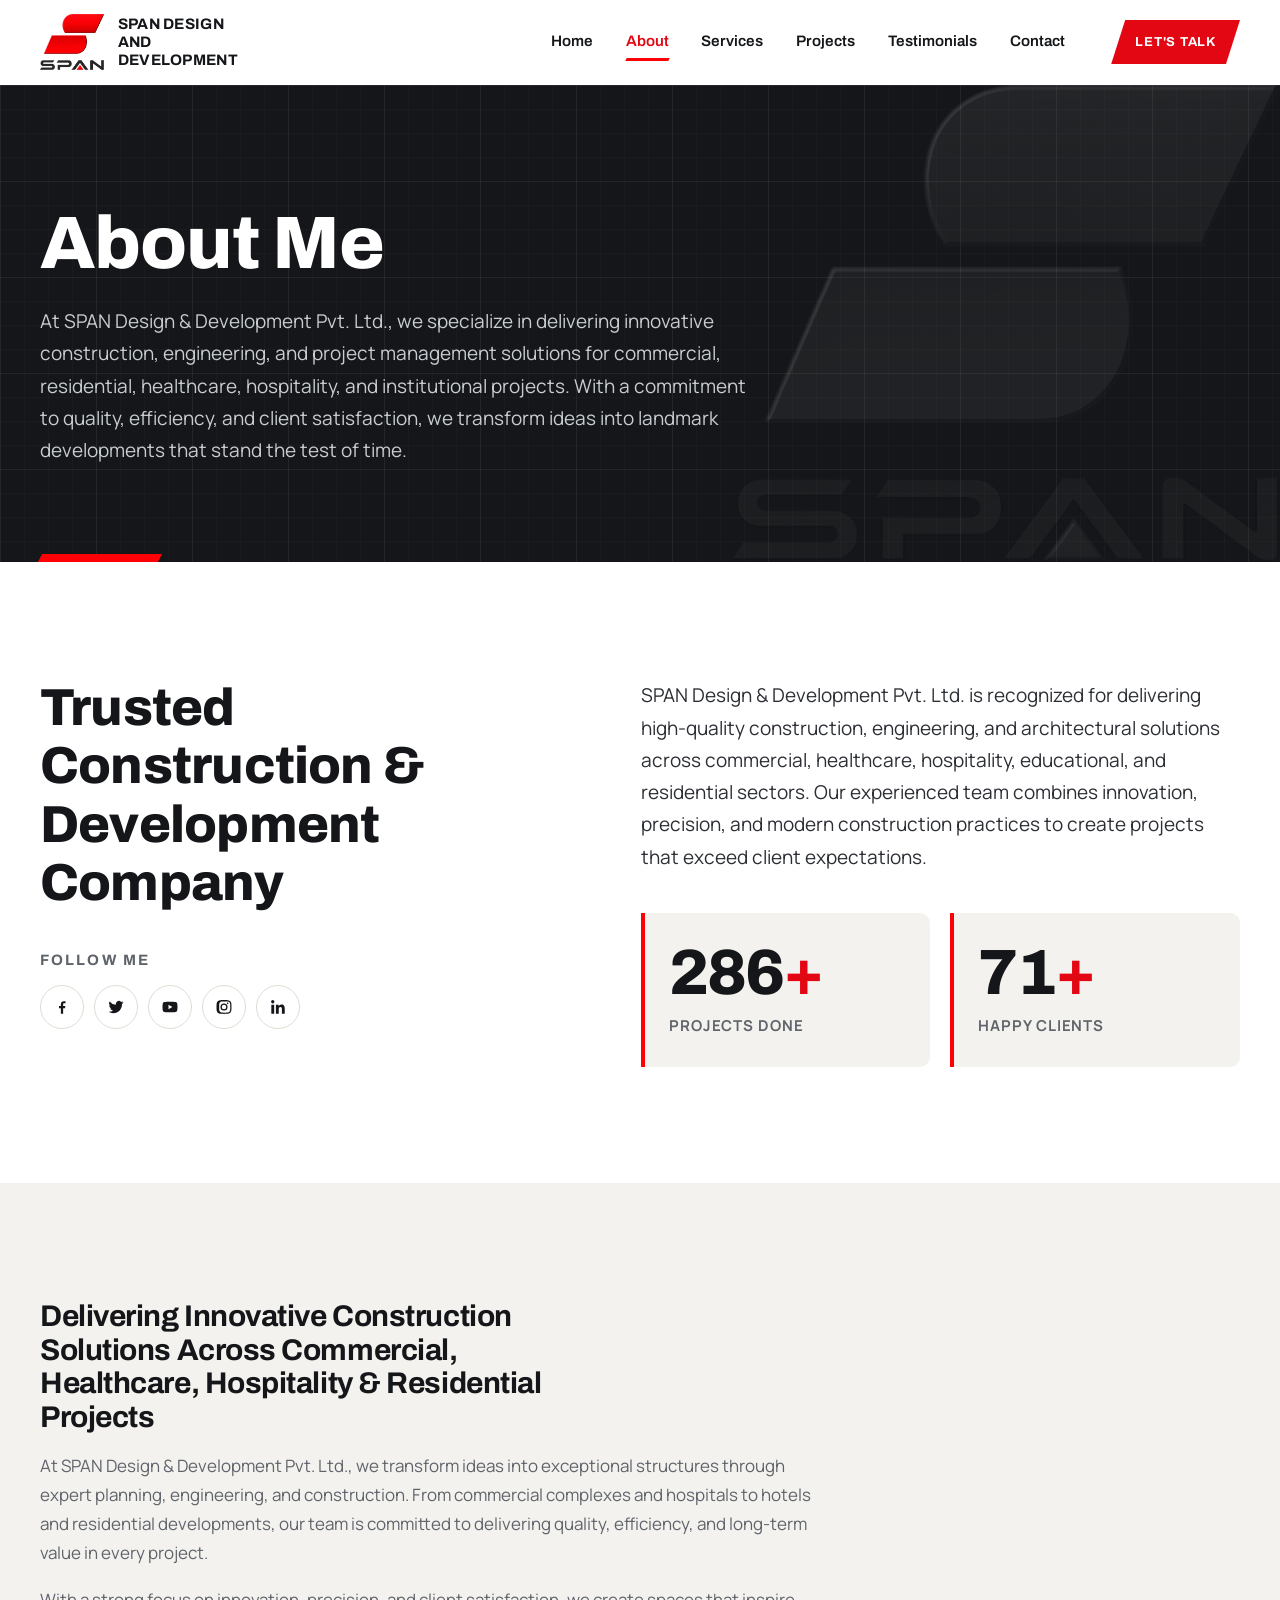
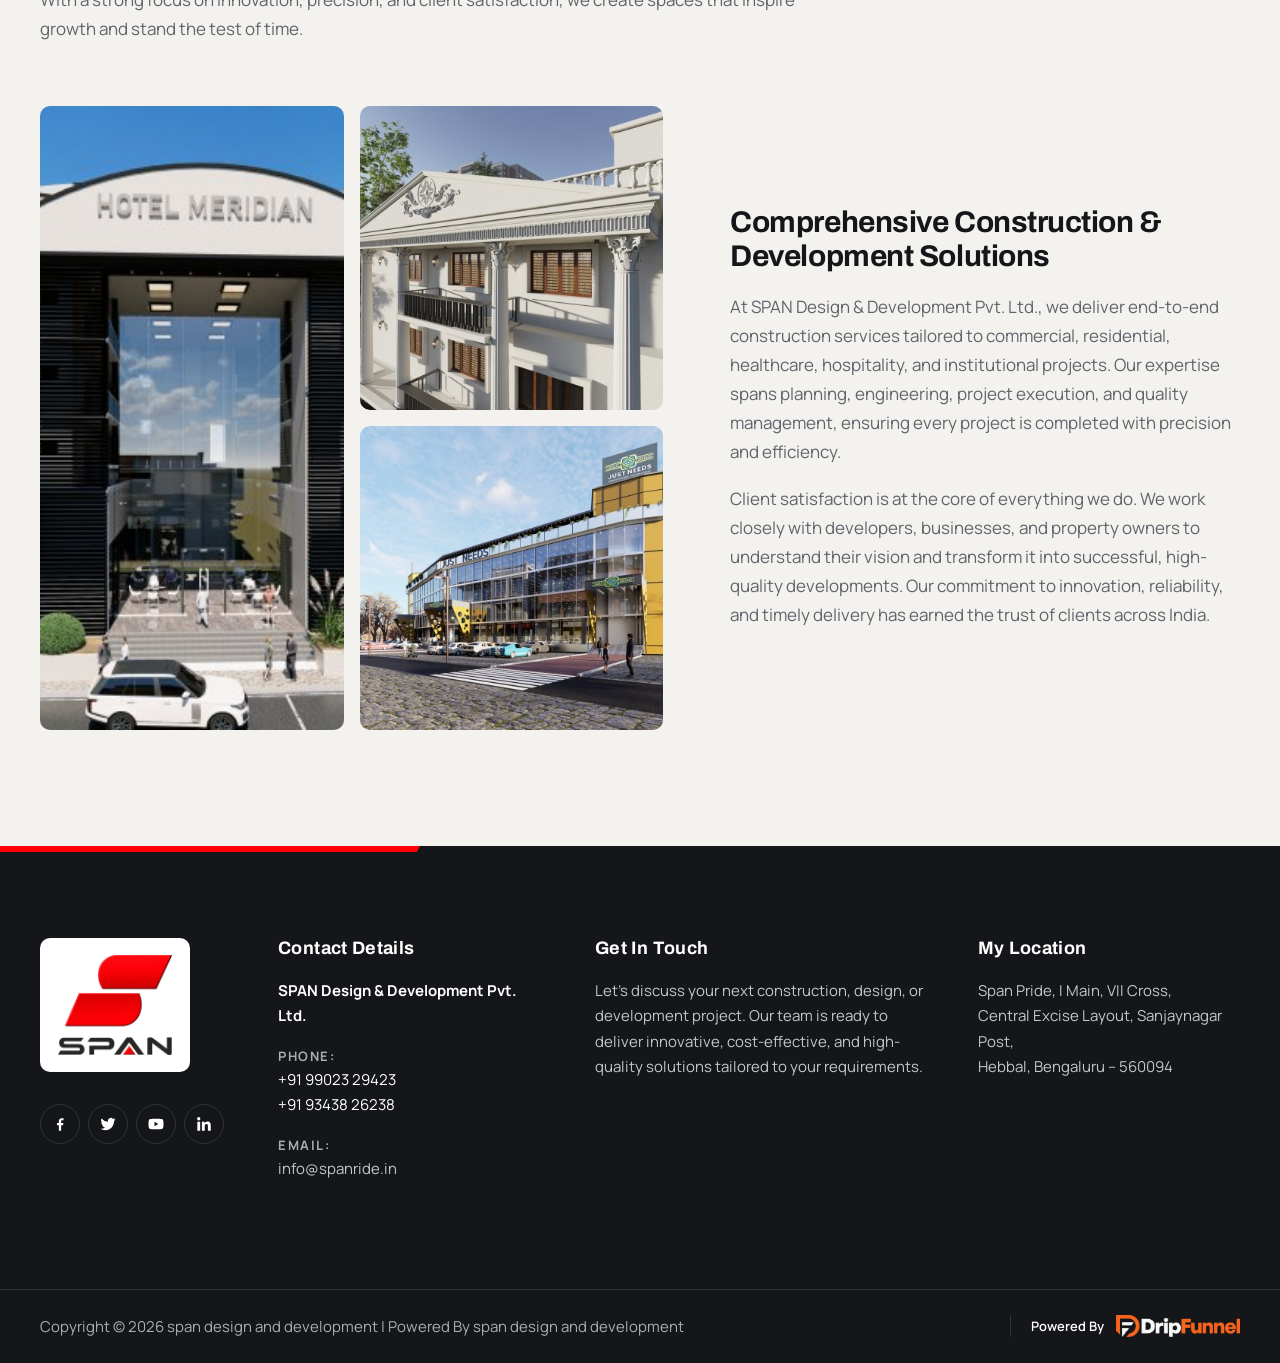
==== commit 65037a9a: "website" ====
--- a/pages/about.html
+++ b/pages/about.html
@@ -46,7 +46,7 @@
         <li><a class="nav__link" href="../pages/testimonials.html">Testimonials</a></li>
         <li><a class="nav__link" href="../pages/contact.html">Contact</a></li>
       </ul>
-      <a class="btn btn--sm" href="../pages/contact.html">Let's Talk</a>
+      <a class="btn btn--sm" href="../pages/contact.html" data-talk-open aria-haspopup="dialog">Let's Talk</a>
     </nav>
   </div>
   <div class="nav-backdrop" aria-hidden="true"></div>
@@ -149,6 +149,41 @@
   </div>
 </footer>
 
+<dialog class="modal" id="talk-modal" aria-labelledby="talk-modal-title">
+  <div class="modal__panel">
+    <button class="modal__close" type="button" data-talk-close aria-label="Close">
+      <svg viewBox="0 0 24 24" fill="none" stroke="currentColor" stroke-width="2.2" stroke-linecap="round" aria-hidden="true"><path d="M18 6L6 18M6 6l12 12"/></svg>
+    </button>
+    <h2 class="modal__title" id="talk-modal-title">Send Me a Message</h2>
+    <form class="form" data-contact-form method="post" action="#" novalidate aria-labelledby="talk-modal-title">
+      <div class="form__row">
+        <div class="field">
+              <label class="visually-hidden" for="mf-name">Name *</label>
+              <input id="mf-name" type="text" name="name" placeholder="Name *" autocomplete="name" data-required aria-required="true" aria-describedby="mf-name-err">
+              <div class="field__error" id="mf-name-err" aria-live="polite">This field is required.</div>
+            </div>
+        <div class="field">
+              <label class="visually-hidden" for="mf-email">Email *</label>
+              <input id="mf-email" type="email" name="email" placeholder="Email *" autocomplete="email" data-required aria-required="true" aria-describedby="mf-email-err">
+              <div class="field__error" id="mf-email-err" aria-live="polite">This field is required.</div>
+            </div>
+      </div>
+      <div class="field">
+              <label class="visually-hidden" for="mf-subject">Subject *</label>
+              <input id="mf-subject" type="text" name="subject" placeholder="Subject *" autocomplete="off" data-required aria-required="true" aria-describedby="mf-subject-err">
+              <div class="field__error" id="mf-subject-err" aria-live="polite">This field is required.</div>
+            </div>
+      <div class="field">
+              <label class="visually-hidden" for="mf-message">Message</label>
+              <textarea id="mf-message" name="message" placeholder="Message" aria-required="false" aria-describedby="mf-message-err"></textarea>
+              <div class="field__error" id="mf-message-err" aria-live="polite">This field is required.</div>
+            </div>
+      <div class="form__status" role="alert"><svg viewBox="0 0 24 24" fill="none" stroke="currentColor" stroke-width="2" stroke-linecap="round" stroke-linejoin="round" aria-hidden="true"><circle cx="12" cy="12" r="10"/><path d="M12 8v4M12 16h.01"/></svg><span class="form__status-text"></span></div>
+      <button class="btn" type="submit">Send Message<svg viewBox="0 0 24 24" fill="none" stroke="currentColor" stroke-width="2.2" stroke-linecap="round" stroke-linejoin="round" aria-hidden="true"><path d="M5 12h14M13 6l6 6-6 6"/></svg></button>
+    </form>
+  </div>
+</dialog>
+
 <script src="../js/config.js"></script>
 <script src="../js/navigation.js"></script>
 <script src="../js/main.js"></script>
--- a/css/style.css
+++ b/css/style.css
@@ -1040,6 +1040,57 @@
 .form .btn { justify-self: start; }
 .form .btn[disabled] { opacity: 0.6; cursor: progress; }
 
+/* "Let's Talk" popup */
+body.modal-open { overflow: hidden; }
+.modal {
+  width: min(640px, calc(100% - 2rem));
+  max-height: calc(100dvh - 2rem);
+  padding: 0;
+  border: 0;
+  border-radius: var(--radius-lg);
+  background: var(--paper);
+  color: var(--text);
+  box-shadow: var(--shadow-lg);
+  overflow: hidden;
+}
+.modal::backdrop {
+  background: rgba(20, 22, 25, 0.72);
+  backdrop-filter: blur(3px);
+}
+.modal[open] { animation: modal-in 0.35s var(--ease); }
+.modal[open]::backdrop { animation: fade-in 0.35s var(--ease); }
+@keyframes modal-in { from { opacity: 0; transform: translateY(24px) scale(0.98); } }
+@keyframes fade-in { from { opacity: 0; } }
+.modal__panel {
+  position: relative;
+  max-height: calc(100dvh - 2rem);
+  overflow-y: auto;
+  padding: clamp(1.75rem, 1rem + 3vw, 3rem);
+  border-top: 6px solid var(--red-bright);
+}
+.modal__title {
+  font-size: clamp(1.5rem, 1.2rem + 1.2vw, 2rem);
+  margin: 0 3rem 1.75rem 0;
+}
+.modal__close {
+  position: absolute;
+  top: 1rem;
+  right: 1rem;
+  display: grid;
+  place-items: center;
+  width: 44px;
+  height: 44px;
+  padding: 0;
+  border: 1px solid var(--line);
+  border-radius: 50%;
+  background: var(--paper);
+  color: var(--ink);
+  cursor: pointer;
+  transition: background-color 0.2s var(--ease), color 0.2s var(--ease), border-color 0.2s var(--ease), transform 0.2s var(--ease);
+}
+.modal__close svg { width: 20px; height: 20px; }
+.modal__close:hover { background: var(--red); border-color: var(--red); color: #fff; transform: rotate(90deg); }
+
 .map {
   display: block;
   width: 100%;
